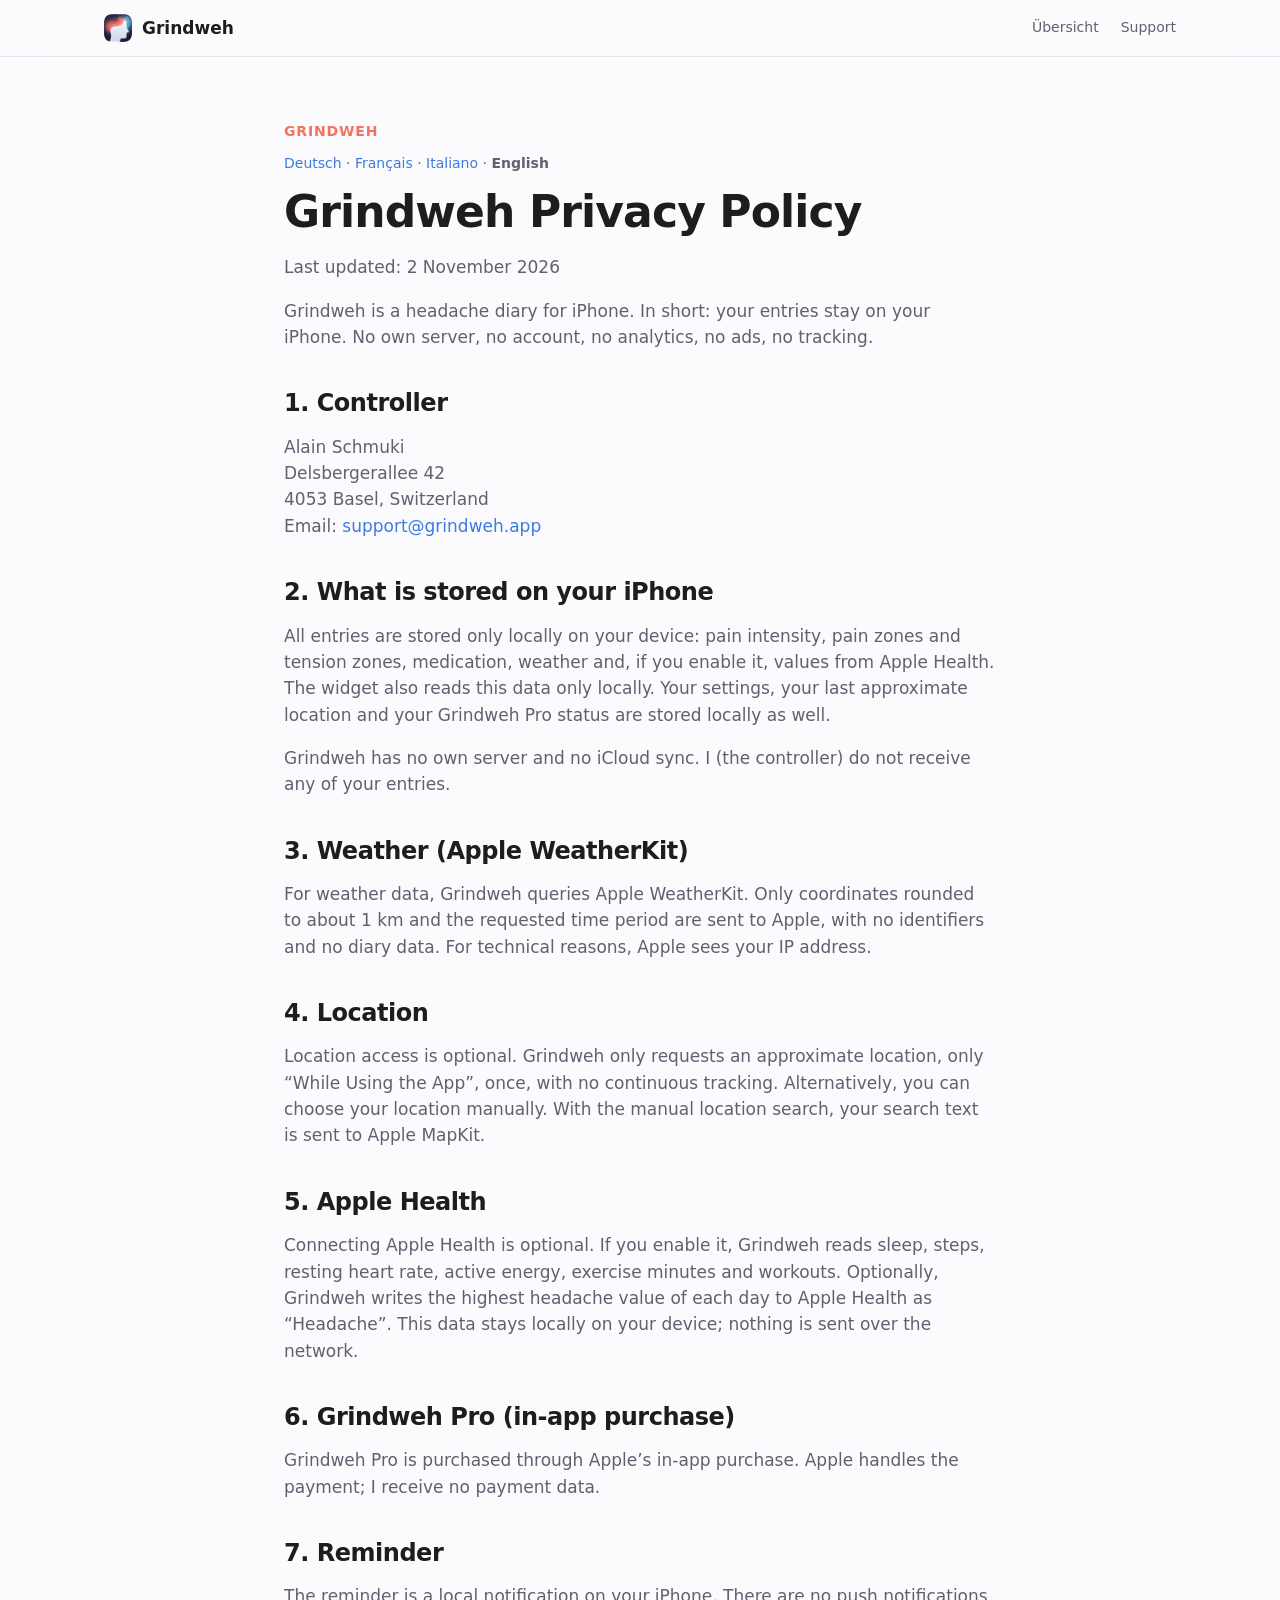
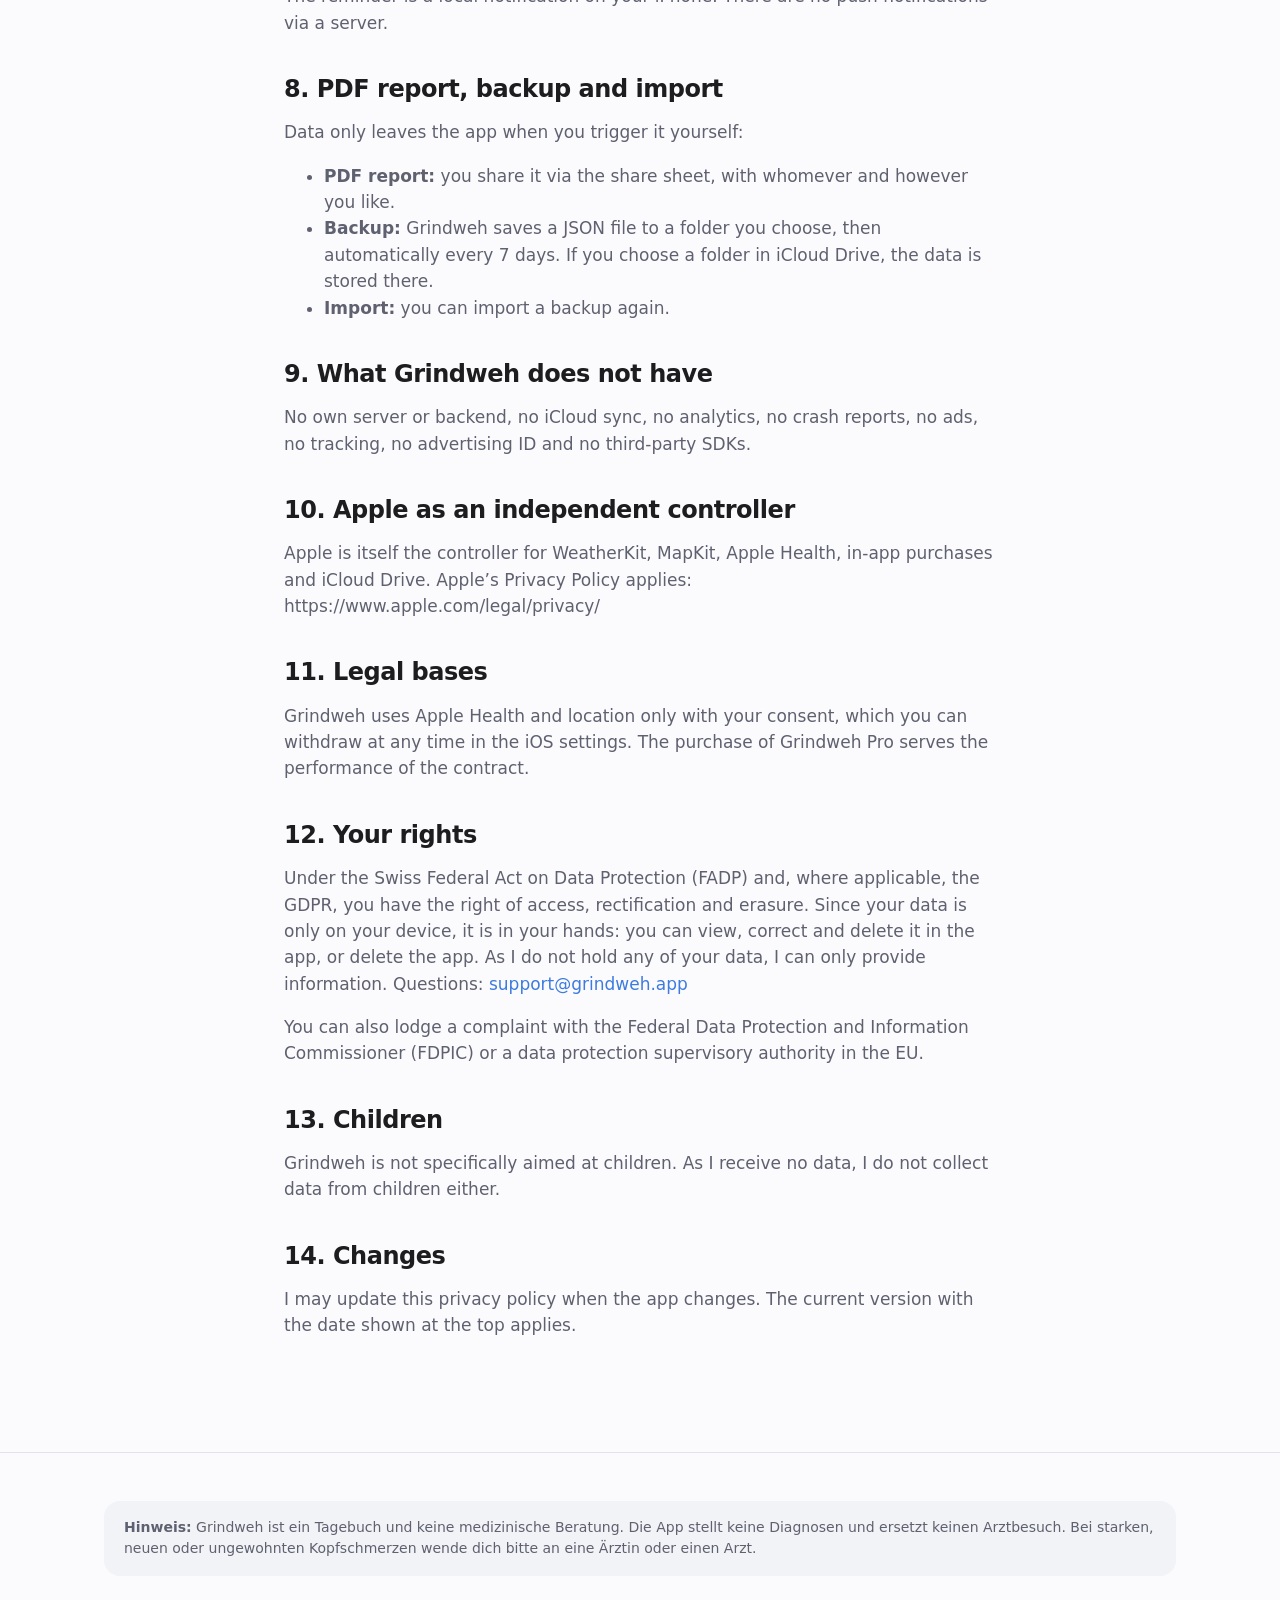
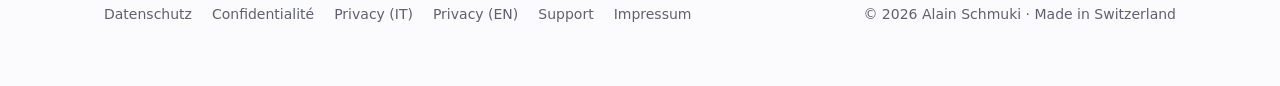
==== datenschutz-en.html @ 3dccab60 "Datenschutzerklärung DE/FR/IT/EN, Stand 2. November 2026" ====
<!doctype html><html lang="en"><head><meta charset="utf-8"><meta name="viewport" content="width=device-width,initial-scale=1"><title>Grindweh Privacy Policy</title><meta name="description" content="Grindweh – das Kopfschmerztagebuch fürs iPhone. Schnell erfasst, Muster erkennen, Daten bleiben auf dem Gerät."><link rel="icon" href="assets/icon.png"><link rel="stylesheet" href="assets/style.css"></head><body><nav><div class="wrap"><a class="brand" href="index.html"><img src="assets/icon.png" alt="">Grindweh</a><div class="links"><a href="index.html">Übersicht</a><a href="support.html">Support</a></div></div></nav><main class="doc"><div class="eyebrow">Grindweh</div><p class="note" style="margin-top:0"><a href="datenschutz.html" lang="de-CH">Deutsch</a> · <a href="datenschutz-fr.html" lang="fr-CH">Français</a> · <a href="datenschutz-it.html" lang="it-CH">Italiano</a> · <strong>English</strong></p>
<h1 style="font-size:44px">Grindweh Privacy Policy</h1>
<p>Last updated: 2 November 2026</p>
<p>Grindweh is a headache diary for iPhone. In short: your entries stay on your iPhone. No own server, no account, no analytics, no ads, no tracking.</p>
<h2>1. Controller</h2>
<p>Alain Schmuki<br>Delsbergerallee 42<br>4053 Basel, Switzerland<br>Email: <a href="mailto:support@grindweh.app">support@grindweh.app</a></p>
<h2>2. What is stored on your iPhone</h2>
<p>All entries are stored only locally on your device: pain intensity, pain zones and tension zones, medication, weather and, if you enable it, values from Apple Health. The widget also reads this data only locally. Your settings, your last approximate location and your Grindweh Pro status are stored locally as well.</p>
<p>Grindweh has no own server and no iCloud sync. I (the controller) do not receive any of your entries.</p>
<h2>3. Weather (Apple WeatherKit)</h2>
<p>For weather data, Grindweh queries Apple WeatherKit. Only coordinates rounded to about 1 km and the requested time period are sent to Apple, with no identifiers and no diary data. For technical reasons, Apple sees your IP address.</p>
<h2>4. Location</h2>
<p>Location access is optional. Grindweh only requests an approximate location, only “While Using the App”, once, with no continuous tracking. Alternatively, you can choose your location manually. With the manual location search, your search text is sent to Apple MapKit.</p>
<h2>5. Apple Health</h2>
<p>Connecting Apple Health is optional. If you enable it, Grindweh reads sleep, steps, resting heart rate, active energy, exercise minutes and workouts. Optionally, Grindweh writes the highest headache value of each day to Apple Health as “Headache”. This data stays locally on your device; nothing is sent over the network.</p>
<h2>6. Grindweh Pro (in-app purchase)</h2>
<p>Grindweh Pro is purchased through Apple’s in-app purchase. Apple handles the payment; I receive no payment data.</p>
<h2>7. Reminder</h2>
<p>The reminder is a local notification on your iPhone. There are no push notifications via a server.</p>
<h2>8. PDF report, backup and import</h2>
<p>Data only leaves the app when you trigger it yourself:</p>
<ul><li><strong>PDF report:</strong> you share it via the share sheet, with whomever and however you like.</li><li><strong>Backup:</strong> Grindweh saves a JSON file to a folder you choose, then automatically every 7 days. If you choose a folder in iCloud Drive, the data is stored there.</li><li><strong>Import:</strong> you can import a backup again.</li></ul>
<h2>9. What Grindweh does not have</h2>
<p>No own server or backend, no iCloud sync, no analytics, no crash reports, no ads, no tracking, no advertising ID and no third-party SDKs.</p>
<h2>10. Apple as an independent controller</h2>
<p>Apple is itself the controller for WeatherKit, MapKit, Apple Health, in-app purchases and iCloud Drive. Apple’s Privacy Policy applies: https://www.apple.com/legal/privacy/</p>
<h2>11. Legal bases</h2>
<p>Grindweh uses Apple Health and location only with your consent, which you can withdraw at any time in the iOS settings. The purchase of Grindweh Pro serves the performance of the contract.</p>
<h2>12. Your rights</h2>
<p>Under the Swiss Federal Act on Data Protection (FADP) and, where applicable, the GDPR, you have the right of access, rectification and erasure. Since your data is only on your device, it is in your hands: you can view, correct and delete it in the app, or delete the app. As I do not hold any of your data, I can only provide information. Questions: <a href="mailto:support@grindweh.app">support@grindweh.app</a></p>
<p>You can also lodge a complaint with the Federal Data Protection and Information Commissioner (FDPIC) or a data protection supervisory authority in the EU.</p>
<h2>13. Children</h2>
<p>Grindweh is not specifically aimed at children. As I receive no data, I do not collect data from children either.</p>
<h2>14. Changes</h2>
<p>I may update this privacy policy when the app changes. The current version with the date shown at the top applies.</p></main><footer><div class="wrap"><div class="disc"><strong>Hinweis:</strong> Grindweh ist ein Tagebuch und keine medizinische Beratung. Die App stellt keine Diagnosen und ersetzt keinen Arztbesuch. Bei starken, neuen oder ungewohnten Kopfschmerzen wende dich bitte an eine Ärztin oder einen Arzt.</div>
<div class="row"><div class="links"><a href="datenschutz.html">Datenschutz</a><a href="datenschutz-fr.html" lang="fr">Confidentialité</a><a href="datenschutz-it.html" lang="it">Privacy (IT)</a><a href="datenschutz-en.html" lang="en">Privacy (EN)</a><a href="support.html">Support</a><a href="impressum.html">Impressum</a></div><div>© 2026 Alain Schmuki · Made in Switzerland</div></div></div></footer></body></html>
---- assets/style.css ----
:root{--bg:#fbfbfd;--bg2:#f2f3f7;--card:#fff;--tx:#1d1d1f;--tx2:#5f6170;--line:#e3e4ea;--navy:#272B45;--navy2:#1C1F32;--coral:#F2735F;--blue:#3D7BE0;--teal:#2AA8A0;--green:#34A853;--orange:#FF9500;--red:#FF3B30;--r:22px;color-scheme:light dark}
@media (prefers-color-scheme:dark){:root{--bg:#0b0c12;--bg2:#14161f;--card:#1a1c27;--tx:#f2f2f5;--tx2:#a2a5b5;--line:#2a2d3b}}
*{box-sizing:border-box}html{scroll-behavior:smooth}
body{margin:0;background:var(--bg);color:var(--tx);font:17px/1.55 -apple-system,BlinkMacSystemFont,"SF Pro Text",system-ui,"Helvetica Neue",Arial,sans-serif;-webkit-font-smoothing:antialiased}
a{color:var(--blue);text-decoration:none}a:hover{text-decoration:underline}
.wrap{max-width:1120px;margin:0 auto;padding:0 24px}
h1,h2,h3{font-family:-apple-system,"SF Pro Display",system-ui,sans-serif;letter-spacing:-.02em;line-height:1.1;margin:0 0 .4em}
h1{font-size:clamp(40px,6vw,68px);font-weight:700}h2{font-size:clamp(30px,4vw,44px);font-weight:700}h3{font-size:21px;font-weight:600}
.lead{font-size:clamp(19px,2vw,23px);color:var(--tx2);max-width:34em}
.eyebrow{font-size:14px;font-weight:600;letter-spacing:.06em;text-transform:uppercase;color:var(--coral);margin-bottom:10px}
nav{position:sticky;top:0;z-index:10;backdrop-filter:saturate(180%) blur(20px);-webkit-backdrop-filter:saturate(180%) blur(20px);background:color-mix(in srgb,var(--bg) 78%,transparent);border-bottom:1px solid var(--line)}
nav .wrap{display:flex;align-items:center;height:56px;gap:24px}nav .brand{display:flex;gap:10px;align-items:center;font-weight:600;color:var(--tx)}
nav img{width:28px;height:28px;border-radius:7px}nav .links{margin-left:auto;display:flex;gap:22px;font-size:14px}nav .links a{color:var(--tx2)}
@media(max-width:720px){nav .links{display:none}}
.badge{display:inline-flex;align-items:center;gap:10px;background:var(--tx);color:var(--bg);border-radius:14px;padding:11px 20px;font-weight:600;font-size:16px}
.badge small{display:block;font-size:11px;font-weight:500;opacity:.7;line-height:1}
.btn2{display:inline-block;padding:11px 20px;border-radius:14px;border:1px solid var(--line);color:var(--tx);font-weight:500}
.hero{padding:72px 0 40px;overflow:hidden}.hero .wrap{display:grid;grid-template-columns:1.05fr .95fr;gap:40px;align-items:center}
.hero .icon{width:96px;height:96px;border-radius:22px;box-shadow:0 10px 30px rgba(28,31,50,.25);margin-bottom:26px}
.ctas{display:flex;gap:12px;flex-wrap:wrap;margin:30px 0 14px}.note{font-size:14px;color:var(--tx2)}
.stage{position:relative;display:flex;justify-content:center;align-items:center;min-height:620px}
.stage .glow{position:absolute;inset:8% 0;border-radius:50%;background:radial-gradient(closest-side,rgba(242,115,95,.28),rgba(61,123,224,.18) 60%,transparent);filter:blur(10px)}
.stage .head{position:absolute;width:300px;left:-40px;bottom:10px;opacity:.95;filter:drop-shadow(0 20px 30px rgba(0,0,0,.12))}
.phone{position:relative;width:290px;aspect-ratio:603/1236;border-radius:46px;padding:11px;background:linear-gradient(145deg,#3a3d4f,#15161d);box-shadow:0 0 0 1.5px #55586a inset,0 30px 60px -10px rgba(20,22,40,.45)}
.phone .scr{width:100%;height:100%;border-radius:36px;overflow:hidden;background:#f2f2f7;position:relative}
.phone .scr::before{content:"";position:absolute;top:10px;left:50%;transform:translateX(-50%);width:84px;height:24px;border-radius:14px;background:#000;z-index:2}
.phone img{width:100%;height:100%;object-fit:cover;object-position:top;display:block;padding-top:34px;background:inherit}
@media (prefers-color-scheme:dark){.phone .scr{background:#000}}
.phone.sm{width:250px}
section{padding:96px 0}.alt{background:var(--bg2)}
.steps{display:grid;grid-template-columns:repeat(3,1fr);gap:20px;margin-top:40px}
.card{background:var(--card);border-radius:var(--r);padding:28px;border:1px solid var(--line)}
.num{width:36px;height:36px;border-radius:50%;display:grid;place-items:center;font-weight:700;color:#fff;background:var(--navy);margin-bottom:16px}
.card p{color:var(--tx2);margin:0}
.feat{display:grid;grid-template-columns:1fr 1fr;gap:64px;align-items:center}.feat.rev .txt{order:2}
.feat .vis{display:flex;justify-content:center;gap:22px}
.feat ul{padding:0;list-style:none;margin:22px 0 0}.feat li{padding:9px 0 9px 30px;position:relative;color:var(--tx2);border-top:1px solid var(--line)}
.feat li::before{content:"";position:absolute;left:4px;top:17px;width:10px;height:10px;border-radius:50%;background:var(--dot,var(--blue))}
.scale{display:flex;height:10px;border-radius:5px;overflow:hidden;margin:20px 0 6px;max-width:360px;background:linear-gradient(90deg,#34C759,#C8D62B,#FFCC00,#FF9500,#FF3B30)}
.scalel{display:flex;justify-content:space-between;max-width:360px;font-size:13px;color:var(--tx2)}
.zones{width:300px;background:var(--card);border-radius:28px;padding:24px;border:1px solid var(--line)}
.zones img{width:100%;display:block}.zones .z-d{display:none}
@media (prefers-color-scheme:dark){.zones .z-l{display:none}.zones .z-d{display:block}}
.grid4{display:grid;grid-template-columns:repeat(4,1fr);gap:16px;margin-top:40px}.grid4 .card h3{font-size:18px}.grid4 .card p{font-size:15px}
.ico{width:40px;height:40px;border-radius:11px;display:grid;place-items:center;margin-bottom:14px;font-size:20px;color:#fff}
.privacy{background:linear-gradient(160deg,var(--navy),var(--navy2));color:#fff;border-radius:36px;padding:72px 56px;position:relative;overflow:hidden}
.privacy::after{content:"";position:absolute;right:-120px;bottom:-160px;width:520px;height:520px;border-radius:50%;background:radial-gradient(closest-side,rgba(242,115,95,.45),rgba(61,123,224,.25) 60%,transparent)}
.privacy .lead{color:#c9cbe0}.privacy .pgrid{display:grid;grid-template-columns:repeat(3,1fr);gap:28px;margin-top:40px;position:relative;z-index:1}
.privacy h3{color:#fff}.privacy p{color:#c9cbe0;margin:0;font-size:15px}
.price{display:grid;grid-template-columns:1fr 1fr;gap:20px;margin-top:40px}.price .card{padding:36px}
.price .amt{font-size:40px;font-weight:700;letter-spacing:-.02em}.price ul{padding-left:20px;color:var(--tx2);margin:16px 0 0}
.pro{border:2px solid var(--blue)!important}.tag{display:inline-block;font-size:12px;font-weight:600;padding:3px 9px;border-radius:99px;background:color-mix(in srgb,var(--orange) 18%,transparent);color:#c46f00;vertical-align:middle;margin-left:8px}
@media (prefers-color-scheme:dark){.tag{color:#ffb54d}}
details{border-top:1px solid var(--line);padding:18px 0}details:last-child{border-bottom:1px solid var(--line)}
summary{cursor:pointer;font-weight:600;font-size:18px;list-style:none;display:flex;justify-content:space-between}summary::after{content:"+";color:var(--tx2);font-weight:400;font-size:24px;line-height:1}
details[open] summary::after{content:"–"}details p{color:var(--tx2);margin:10px 0 0;max-width:46em}
.wait{display:flex;gap:10px;max-width:440px;margin-top:22px}.wait input{flex:1;font:inherit;padding:12px 16px;border-radius:14px;border:1px solid var(--line);background:var(--card);color:var(--tx)}
.wait button{font:inherit;font-weight:600;padding:12px 20px;border-radius:14px;border:0;background:var(--blue);color:#fff}
footer{padding:48px 0 60px;border-top:1px solid var(--line);font-size:14px;color:var(--tx2)}footer .row{display:flex;justify-content:space-between;gap:20px;flex-wrap:wrap}
footer .links a{color:var(--tx2);margin-right:20px}.disc{background:var(--bg2);border-radius:16px;padding:16px 20px;margin-bottom:28px;font-size:14px}
.ph{background:color-mix(in srgb,var(--orange) 14%,transparent);border:1px dashed var(--orange);border-radius:10px;padding:2px 8px}
.doc{max-width:760px;padding:64px 24px 96px;margin:0 auto}.doc h2{font-size:24px;margin-top:40px}.doc p,.doc li{color:var(--tx2)}
.box{border:2px dashed var(--orange);border-radius:18px;padding:20px 24px;margin:28px 0;background:color-mix(in srgb,var(--orange) 8%,transparent)}
@media(max-width:900px){.hero .wrap,.feat{grid-template-columns:1fr;gap:40px}.feat.rev .txt{order:0}.steps,.price,.privacy .pgrid{grid-template-columns:1fr}.grid4{grid-template-columns:1fr 1fr}.stage{min-height:560px}.stage .head{width:200px;left:-10px}section{padding:72px 0}.privacy{padding:48px 28px;border-radius:28px}}
@media(max-width:520px){.grid4{grid-template-columns:1fr}.feat .vis .phone.sm:nth-child(2){display:none}.phone{width:260px}.phone.sm{width:250px}}
html,body{overflow-x:hidden}.hero .wrap>*{min-width:0}
.stage .head{width:340px;left:-70px;bottom:-10px}
@media(max-width:900px){.stage .head{width:190px;left:0;bottom:0}}
.zones{width:340px}
.wait input{min-width:0}
@media(max-width:900px){.stage .head{display:none}}

.mock{width:250px;height:auto;display:block;filter:drop-shadow(0 30px 40px rgba(20,22,40,.35))}
.grid4.g3{grid-template-columns:repeat(3,1fr)}
@media(max-width:860px){.grid4.g3{grid-template-columns:1fr}}
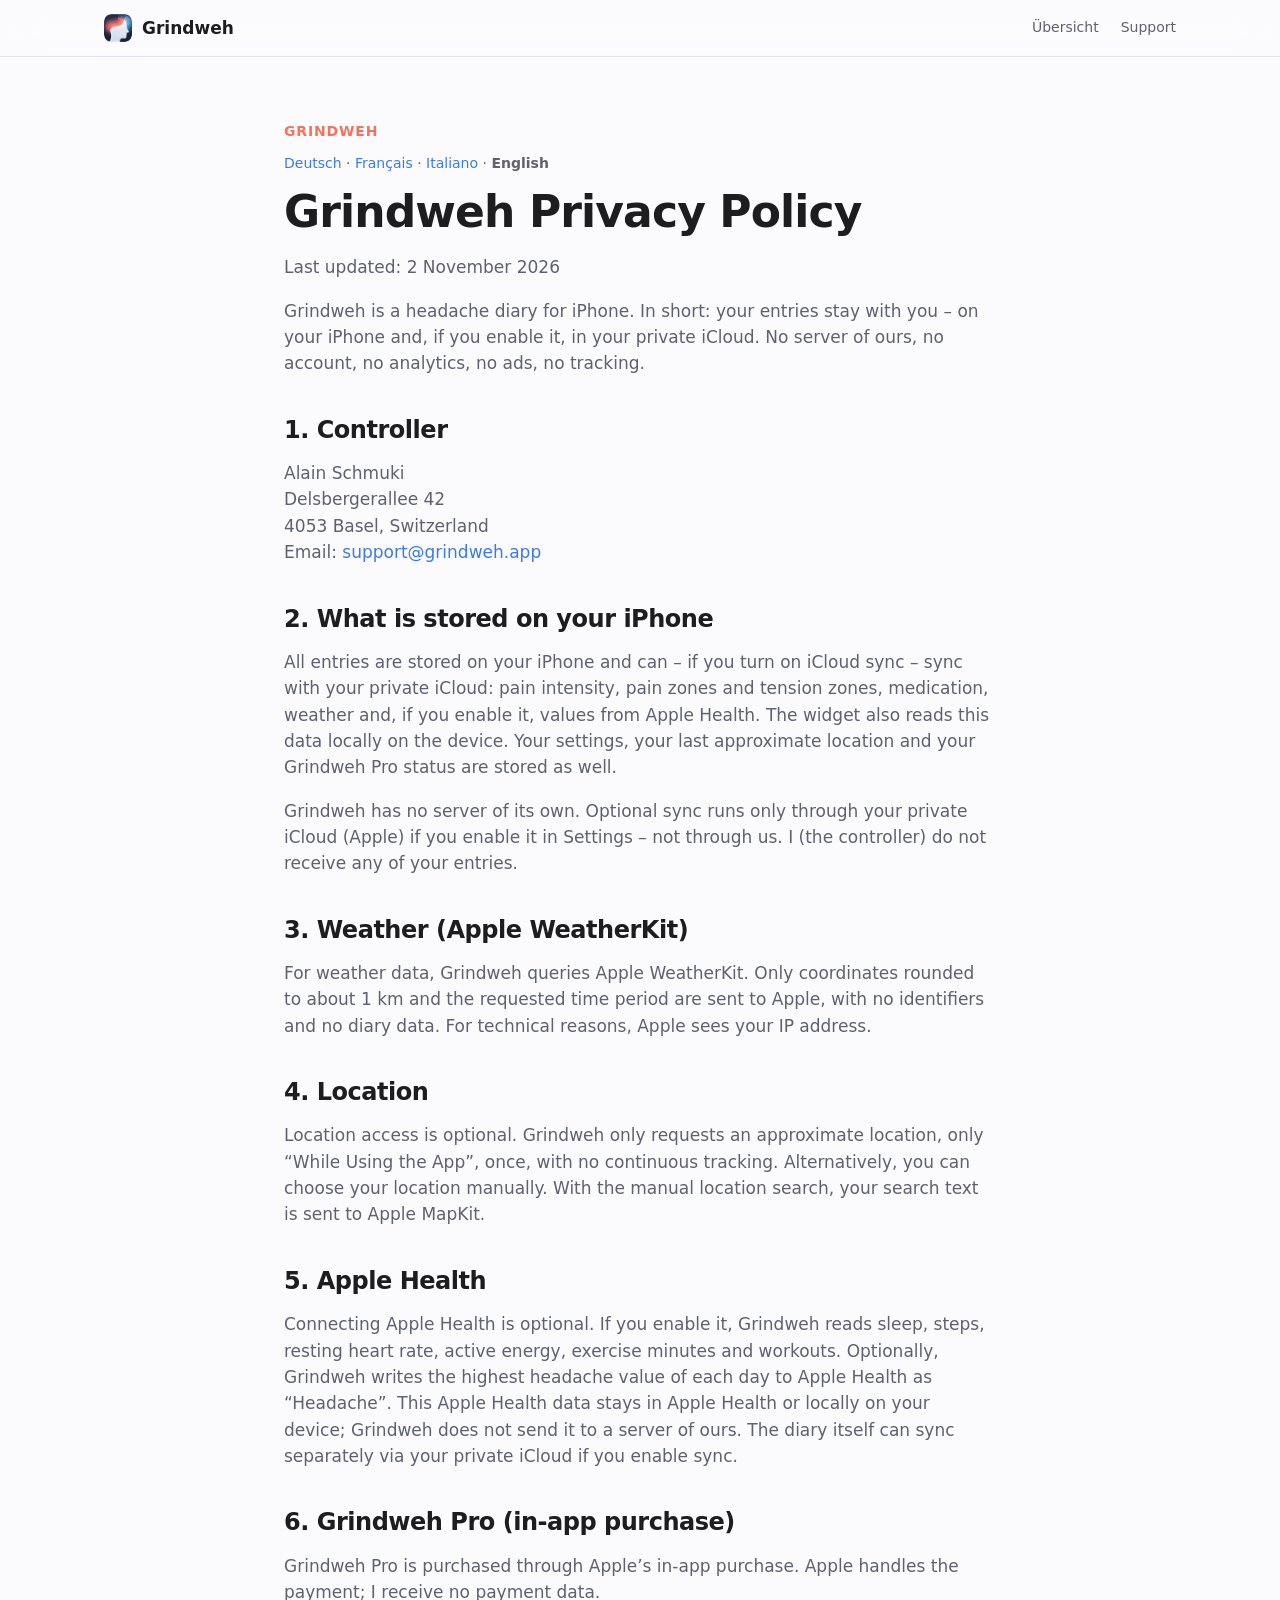
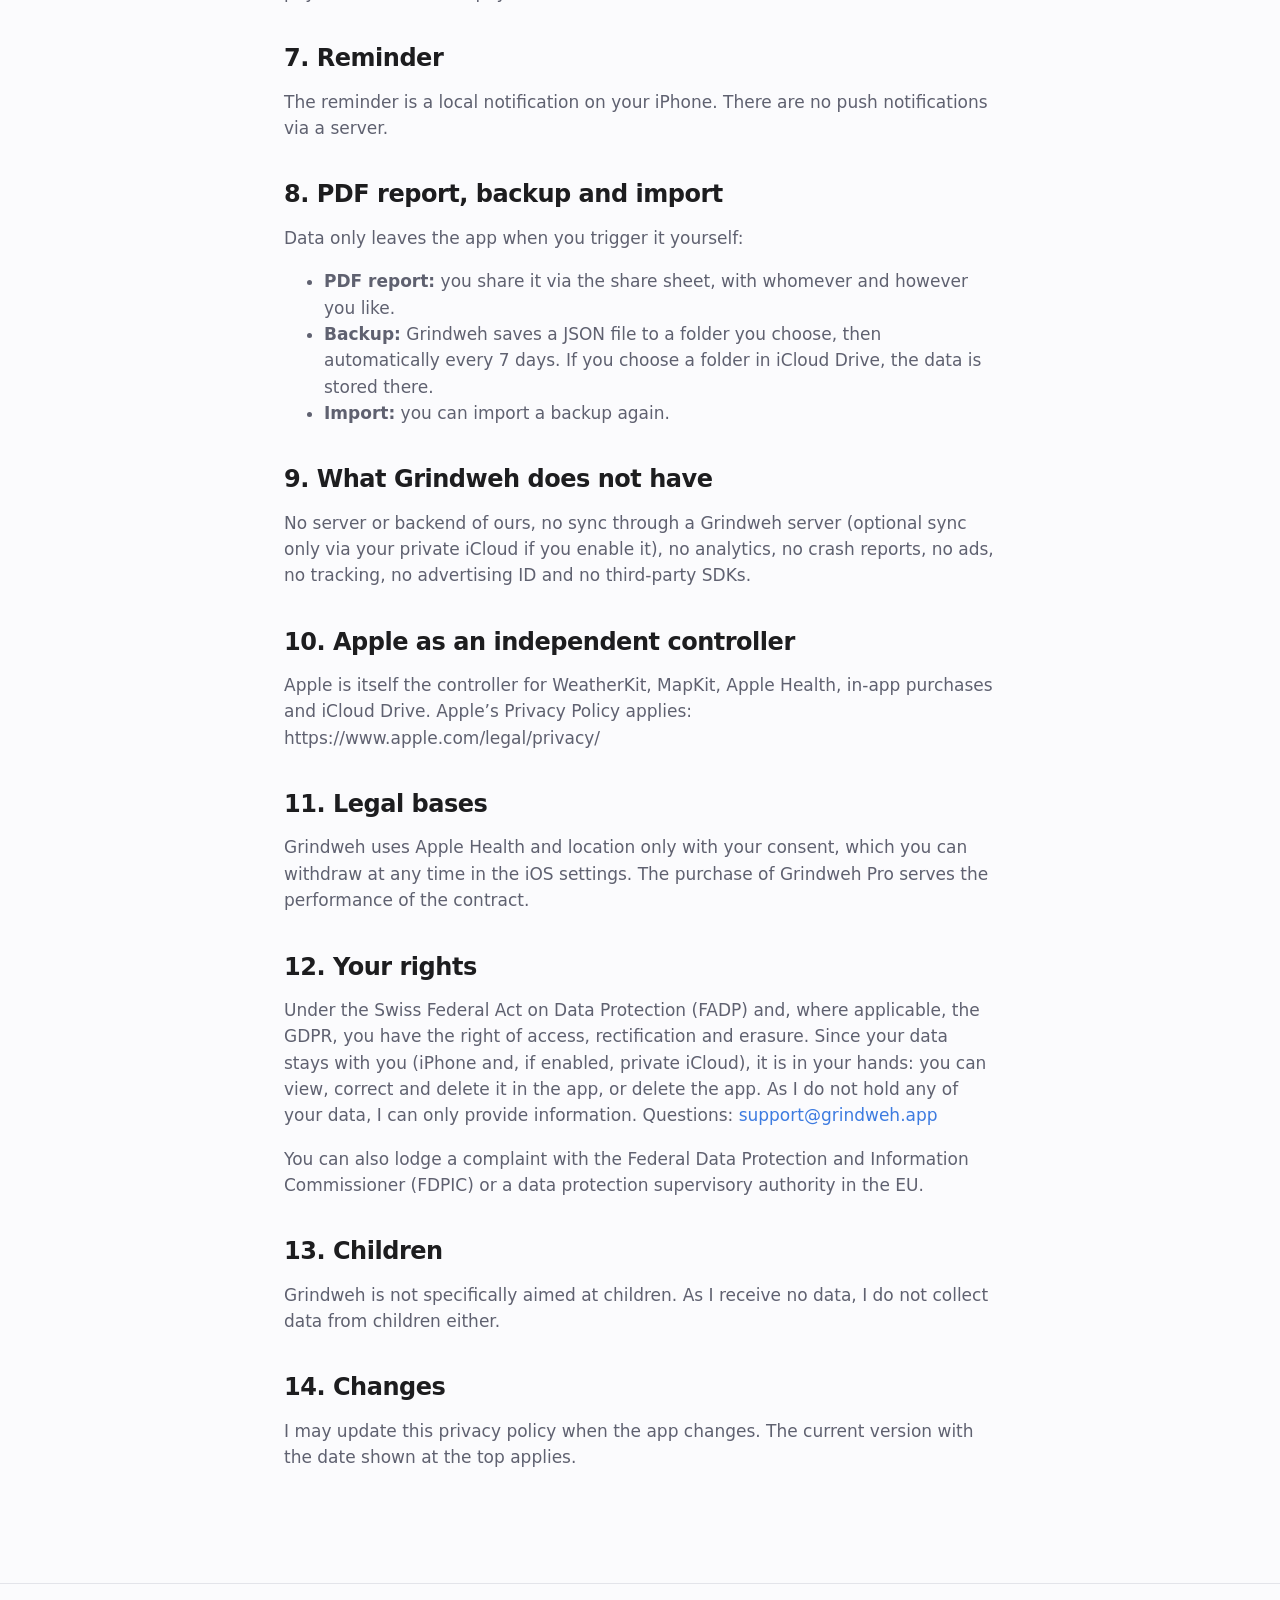
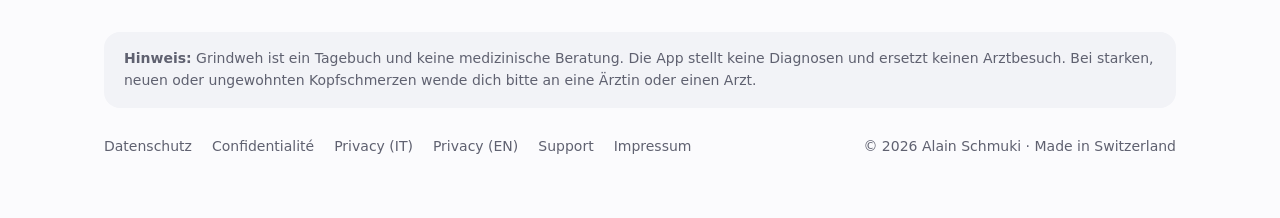
==== commit 738b8fb0: "V6 Texte: optionale iCloud-Sync, Einrichtung und Datenschutz (4 Sprachen)" ====
--- a/datenschutz-en.html
+++ b/datenschutz-en.html
@@ -1,18 +1,18 @@
-<!doctype html><html lang="en"><head><meta charset="utf-8"><meta name="viewport" content="width=device-width,initial-scale=1"><title>Grindweh Privacy Policy</title><meta name="description" content="Grindweh – das Kopfschmerztagebuch fürs iPhone. Schnell erfasst, Muster erkennen, Daten bleiben auf dem Gerät."><link rel="icon" href="assets/icon.png"><link rel="stylesheet" href="assets/style.css"></head><body><nav><div class="wrap"><a class="brand" href="index.html"><img src="assets/icon.png" alt="">Grindweh</a><div class="links"><a href="index.html">Übersicht</a><a href="support.html">Support</a></div></div></nav><main class="doc"><div class="eyebrow">Grindweh</div><p class="note" style="margin-top:0"><a href="datenschutz.html" lang="de-CH">Deutsch</a> · <a href="datenschutz-fr.html" lang="fr-CH">Français</a> · <a href="datenschutz-it.html" lang="it-CH">Italiano</a> · <strong>English</strong></p>
+<!doctype html><html lang="en"><head><meta charset="utf-8"><meta name="viewport" content="width=device-width,initial-scale=1"><title>Grindweh Privacy Policy</title><meta name="description" content="Grindweh privacy: data stays with you on your iPhone and, if enabled, in your private iCloud."><link rel="icon" href="assets/icon.png"><link rel="stylesheet" href="assets/style.css"></head><body><nav><div class="wrap"><a class="brand" href="index.html"><img src="assets/icon.png" alt="">Grindweh</a><div class="links"><a href="index.html">Übersicht</a><a href="support.html">Support</a></div></div></nav><main class="doc"><div class="eyebrow">Grindweh</div><p class="note" style="margin-top:0"><a href="datenschutz.html" lang="de-CH">Deutsch</a> · <a href="datenschutz-fr.html" lang="fr-CH">Français</a> · <a href="datenschutz-it.html" lang="it-CH">Italiano</a> · <strong>English</strong></p>
 <h1 style="font-size:44px">Grindweh Privacy Policy</h1>
 <p>Last updated: 2 November 2026</p>
-<p>Grindweh is a headache diary for iPhone. In short: your entries stay on your iPhone. No own server, no account, no analytics, no ads, no tracking.</p>
+<p>Grindweh is a headache diary for iPhone. In short: your entries stay with you – on your iPhone and, if you enable it, in your private iCloud. No server of ours, no account, no analytics, no ads, no tracking.</p>
 <h2>1. Controller</h2>
 <p>Alain Schmuki<br>Delsbergerallee 42<br>4053 Basel, Switzerland<br>Email: <a href="mailto:support@grindweh.app">support@grindweh.app</a></p>
 <h2>2. What is stored on your iPhone</h2>
-<p>All entries are stored only locally on your device: pain intensity, pain zones and tension zones, medication, weather and, if you enable it, values from Apple Health. The widget also reads this data only locally. Your settings, your last approximate location and your Grindweh Pro status are stored locally as well.</p>
-<p>Grindweh has no own server and no iCloud sync. I (the controller) do not receive any of your entries.</p>
+<p>All entries are stored on your iPhone and can – if you turn on iCloud sync – sync with your private iCloud: pain intensity, pain zones and tension zones, medication, weather and, if you enable it, values from Apple Health. The widget also reads this data locally on the device. Your settings, your last approximate location and your Grindweh Pro status are stored as well.</p>
+<p>Grindweh has no server of its own. Optional sync runs only through your private iCloud (Apple) if you enable it in Settings – not through us. I (the controller) do not receive any of your entries.</p>
 <h2>3. Weather (Apple WeatherKit)</h2>
 <p>For weather data, Grindweh queries Apple WeatherKit. Only coordinates rounded to about 1 km and the requested time period are sent to Apple, with no identifiers and no diary data. For technical reasons, Apple sees your IP address.</p>
 <h2>4. Location</h2>
 <p>Location access is optional. Grindweh only requests an approximate location, only “While Using the App”, once, with no continuous tracking. Alternatively, you can choose your location manually. With the manual location search, your search text is sent to Apple MapKit.</p>
 <h2>5. Apple Health</h2>
-<p>Connecting Apple Health is optional. If you enable it, Grindweh reads sleep, steps, resting heart rate, active energy, exercise minutes and workouts. Optionally, Grindweh writes the highest headache value of each day to Apple Health as “Headache”. This data stays locally on your device; nothing is sent over the network.</p>
+<p>Connecting Apple Health is optional. If you enable it, Grindweh reads sleep, steps, resting heart rate, active energy, exercise minutes and workouts. Optionally, Grindweh writes the highest headache value of each day to Apple Health as “Headache”. This Apple Health data stays in Apple Health or locally on your device; Grindweh does not send it to a server of ours. The diary itself can sync separately via your private iCloud if you enable sync.</p>
 <h2>6. Grindweh Pro (in-app purchase)</h2>
 <p>Grindweh Pro is purchased through Apple’s in-app purchase. Apple handles the payment; I receive no payment data.</p>
 <h2>7. Reminder</h2>
@@ -21,13 +21,13 @@
 <p>Data only leaves the app when you trigger it yourself:</p>
 <ul><li><strong>PDF report:</strong> you share it via the share sheet, with whomever and however you like.</li><li><strong>Backup:</strong> Grindweh saves a JSON file to a folder you choose, then automatically every 7 days. If you choose a folder in iCloud Drive, the data is stored there.</li><li><strong>Import:</strong> you can import a backup again.</li></ul>
 <h2>9. What Grindweh does not have</h2>
-<p>No own server or backend, no iCloud sync, no analytics, no crash reports, no ads, no tracking, no advertising ID and no third-party SDKs.</p>
+<p>No server or backend of ours, no sync through a Grindweh server (optional sync only via your private iCloud if you enable it), no analytics, no crash reports, no ads, no tracking, no advertising ID and no third-party SDKs.</p>
 <h2>10. Apple as an independent controller</h2>
 <p>Apple is itself the controller for WeatherKit, MapKit, Apple Health, in-app purchases and iCloud Drive. Apple’s Privacy Policy applies: https://www.apple.com/legal/privacy/</p>
 <h2>11. Legal bases</h2>
 <p>Grindweh uses Apple Health and location only with your consent, which you can withdraw at any time in the iOS settings. The purchase of Grindweh Pro serves the performance of the contract.</p>
 <h2>12. Your rights</h2>
-<p>Under the Swiss Federal Act on Data Protection (FADP) and, where applicable, the GDPR, you have the right of access, rectification and erasure. Since your data is only on your device, it is in your hands: you can view, correct and delete it in the app, or delete the app. As I do not hold any of your data, I can only provide information. Questions: <a href="mailto:support@grindweh.app">support@grindweh.app</a></p>
+<p>Under the Swiss Federal Act on Data Protection (FADP) and, where applicable, the GDPR, you have the right of access, rectification and erasure. Since your data stays with you (iPhone and, if enabled, private iCloud), it is in your hands: you can view, correct and delete it in the app, or delete the app. As I do not hold any of your data, I can only provide information. Questions: <a href="mailto:support@grindweh.app">support@grindweh.app</a></p>
 <p>You can also lodge a complaint with the Federal Data Protection and Information Commissioner (FDPIC) or a data protection supervisory authority in the EU.</p>
 <h2>13. Children</h2>
 <p>Grindweh is not specifically aimed at children. As I receive no data, I do not collect data from children either.</p>
--- a/assets/style.css
+++ b/assets/style.css
@@ -73,3 +73,8 @@
 .mock{width:250px;height:auto;display:block;filter:drop-shadow(0 30px 40px rgba(20,22,40,.35))}
 .grid4.g3{grid-template-columns:repeat(3,1fr)}
 @media(max-width:860px){.grid4.g3{grid-template-columns:1fr}}
+nav .lang{margin-left:auto;display:flex;align-items:center;gap:6px;font-size:13px;font-weight:500;letter-spacing:.02em}
+nav .lang a{color:var(--tx2);padding:4px 2px}
+nav .lang a[aria-current]{color:var(--tx);font-weight:650}
+nav .lang span{color:var(--line)}
+@media(min-width:721px){nav .lang{margin-left:22px}}
